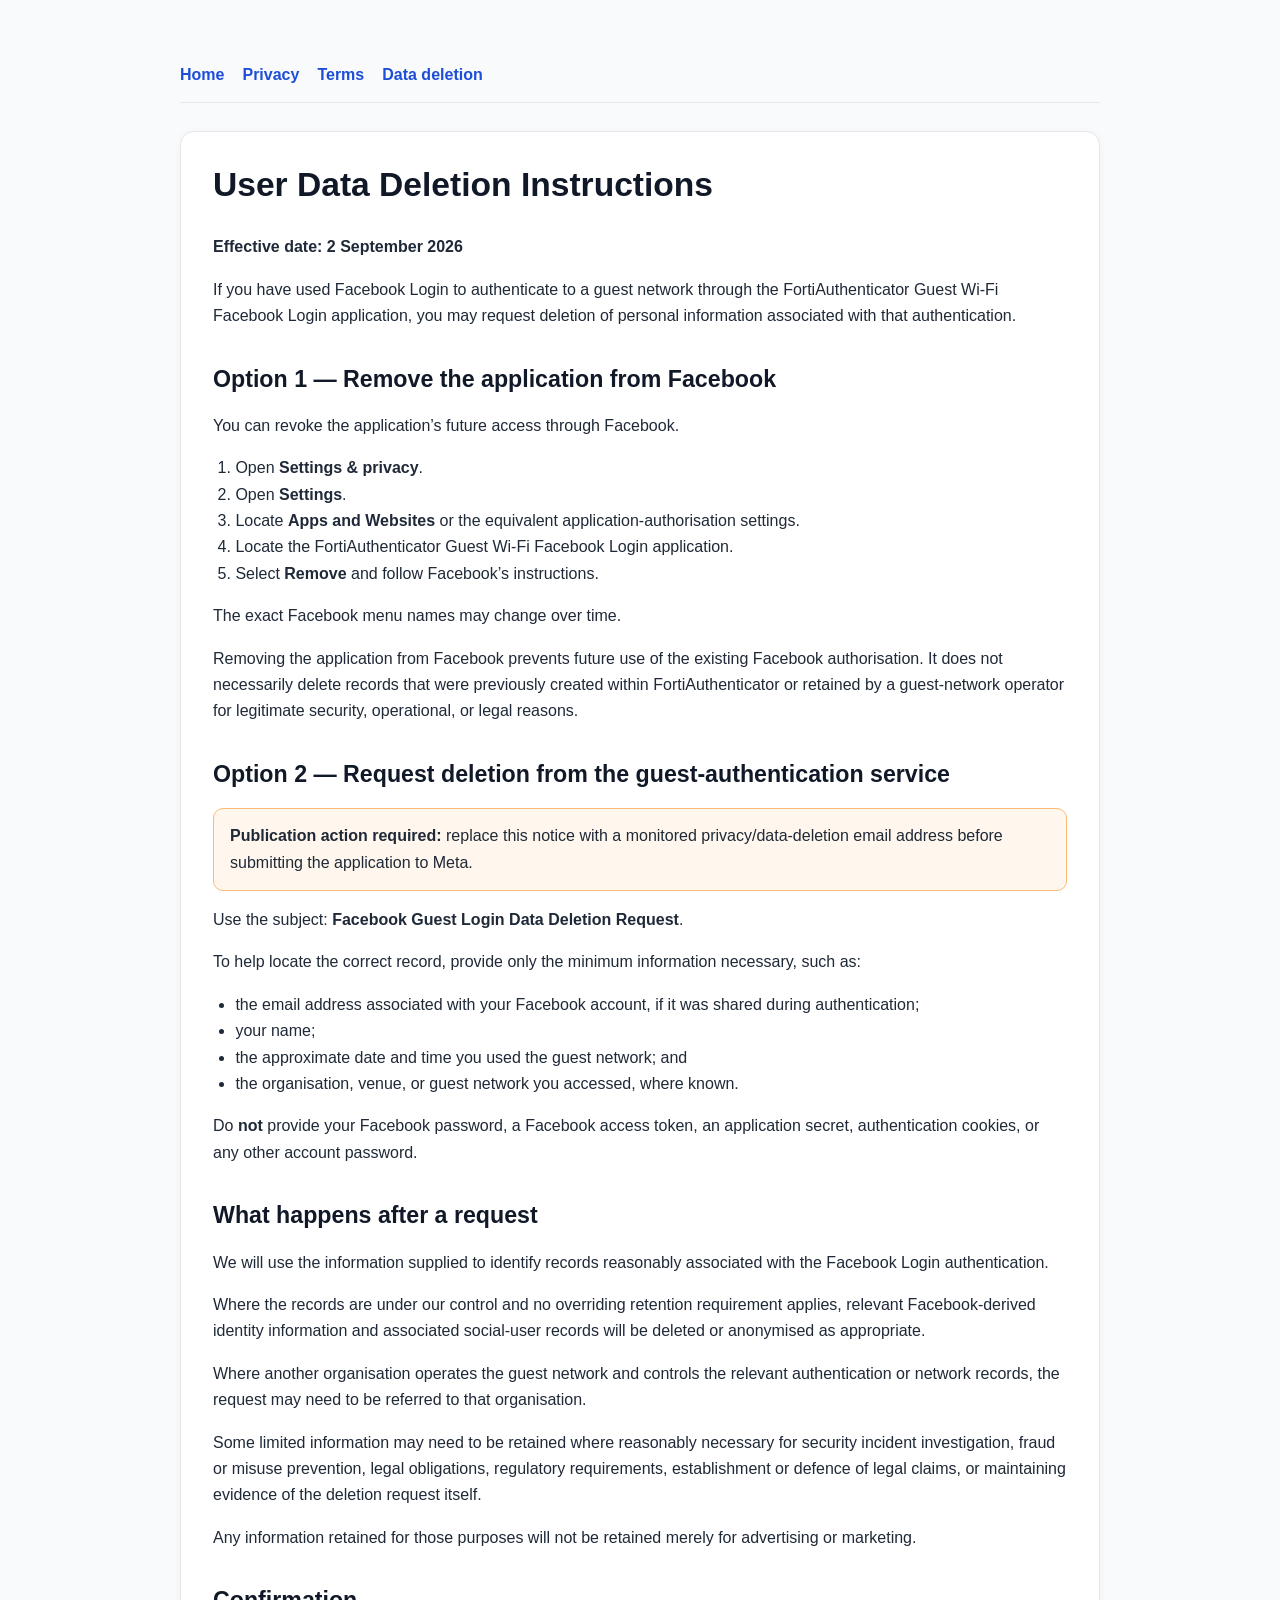
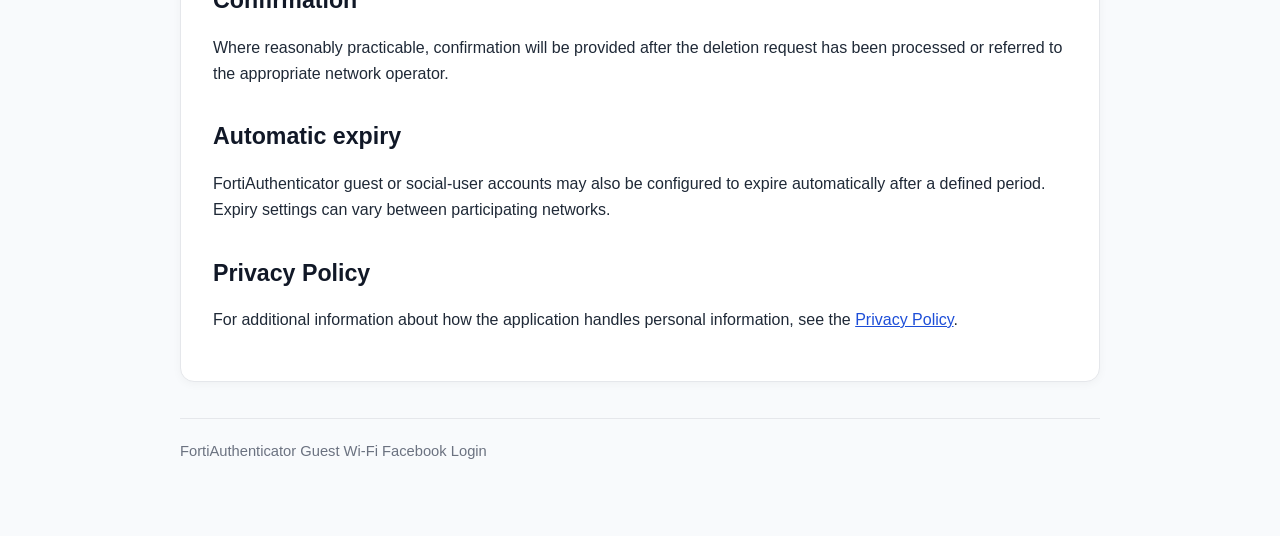
==== data-deletion/index.html @ 50feb591 "Add user data deletion instructions" ====
<!doctype html><html lang="en"><head><meta charset="utf-8"><meta name="viewport" content="width=device-width,initial-scale=1"><title>User Data Deletion - FortiAuthenticator Guest Wi-Fi Facebook Login</title><link rel="stylesheet" href="/style.css"></head><body><main><nav><a href="/">Home</a><a href="/privacy/">Privacy</a><a href="/terms/">Terms</a><a href="/data-deletion/">Data deletion</a></nav><section class="card"><h1>User Data Deletion Instructions</h1><p><strong>Effective date: 2 September 2026</strong></p><p>If you have used Facebook Login to authenticate to a guest network through the FortiAuthenticator Guest Wi-Fi Facebook Login application, you may request deletion of personal information associated with that authentication.</p><h2>Option 1 — Remove the application from Facebook</h2><p>You can revoke the application’s future access through Facebook.</p><ol><li>Open <strong>Settings &amp; privacy</strong>.</li><li>Open <strong>Settings</strong>.</li><li>Locate <strong>Apps and Websites</strong> or the equivalent application-authorisation settings.</li><li>Locate the FortiAuthenticator Guest Wi-Fi Facebook Login application.</li><li>Select <strong>Remove</strong> and follow Facebook’s instructions.</li></ol><p>The exact Facebook menu names may change over time.</p><p>Removing the application from Facebook prevents future use of the existing Facebook authorisation. It does not necessarily delete records that were previously created within FortiAuthenticator or retained by a guest-network operator for legitimate security, operational, or legal reasons.</p><h2>Option 2 — Request deletion from the guest-authentication service</h2><p class="note"><strong>Publication action required:</strong> replace this notice with a monitored privacy/data-deletion email address before submitting the application to Meta.</p><p>Use the subject: <strong>Facebook Guest Login Data Deletion Request</strong>.</p><p>To help locate the correct record, provide only the minimum information necessary, such as:</p><ul><li>the email address associated with your Facebook account, if it was shared during authentication;</li><li>your name;</li><li>the approximate date and time you used the guest network; and</li><li>the organisation, venue, or guest network you accessed, where known.</li></ul><p>Do <strong>not</strong> provide your Facebook password, a Facebook access token, an application secret, authentication cookies, or any other account password.</p><h2>What happens after a request</h2><p>We will use the information supplied to identify records reasonably associated with the Facebook Login authentication.</p><p>Where the records are under our control and no overriding retention requirement applies, relevant Facebook-derived identity information and associated social-user records will be deleted or anonymised as appropriate.</p><p>Where another organisation operates the guest network and controls the relevant authentication or network records, the request may need to be referred to that organisation.</p><p>Some limited information may need to be retained where reasonably necessary for security incident investigation, fraud or misuse prevention, legal obligations, regulatory requirements, establishment or defence of legal claims, or maintaining evidence of the deletion request itself.</p><p>Any information retained for those purposes will not be retained merely for advertising or marketing.</p><h2>Confirmation</h2><p>Where reasonably practicable, confirmation will be provided after the deletion request has been processed or referred to the appropriate network operator.</p><h2>Automatic expiry</h2><p>FortiAuthenticator guest or social-user accounts may also be configured to expire automatically after a defined period. Expiry settings can vary between participating networks.</p><h2>Privacy Policy</h2><p>For additional information about how the application handles personal information, see the <a href="/privacy/">Privacy Policy</a>.</p></section><div class="footer">FortiAuthenticator Guest Wi-Fi Facebook Login</div></main></body></html>
---- style.css ----
body{font-family:-apple-system,BlinkMacSystemFont,"Segoe UI",Roboto,Arial,sans-serif;line-height:1.65;margin:0;color:#1f2937;background:#f8fafc}main{max-width:920px;margin:0 auto;padding:48px 24px 72px}.card{background:#fff;border:1px solid #e5e7eb;border-radius:14px;padding:32px;box-shadow:0 2px 10px rgba(0,0,0,.04)}h1,h2,h3{line-height:1.25;color:#111827}h1{font-size:2.1rem;margin-top:0}h2{margin-top:2.2rem;font-size:1.45rem}h3{margin-top:1.5rem;font-size:1.12rem}a{color:#1d4ed8}nav{margin:0 0 28px;padding:14px 0;border-bottom:1px solid #e5e7eb}nav a{margin-right:18px;text-decoration:none;font-weight:600}.note{background:#fff7ed;border:1px solid #fdba74;border-radius:10px;padding:14px 16px}.muted{color:#6b7280}.footer{margin-top:36px;padding-top:20px;border-top:1px solid #e5e7eb;color:#6b7280;font-size:.92rem}code{background:#f3f4f6;padding:.15rem .3rem;border-radius:4px}ul,ol{padding-left:1.4rem}
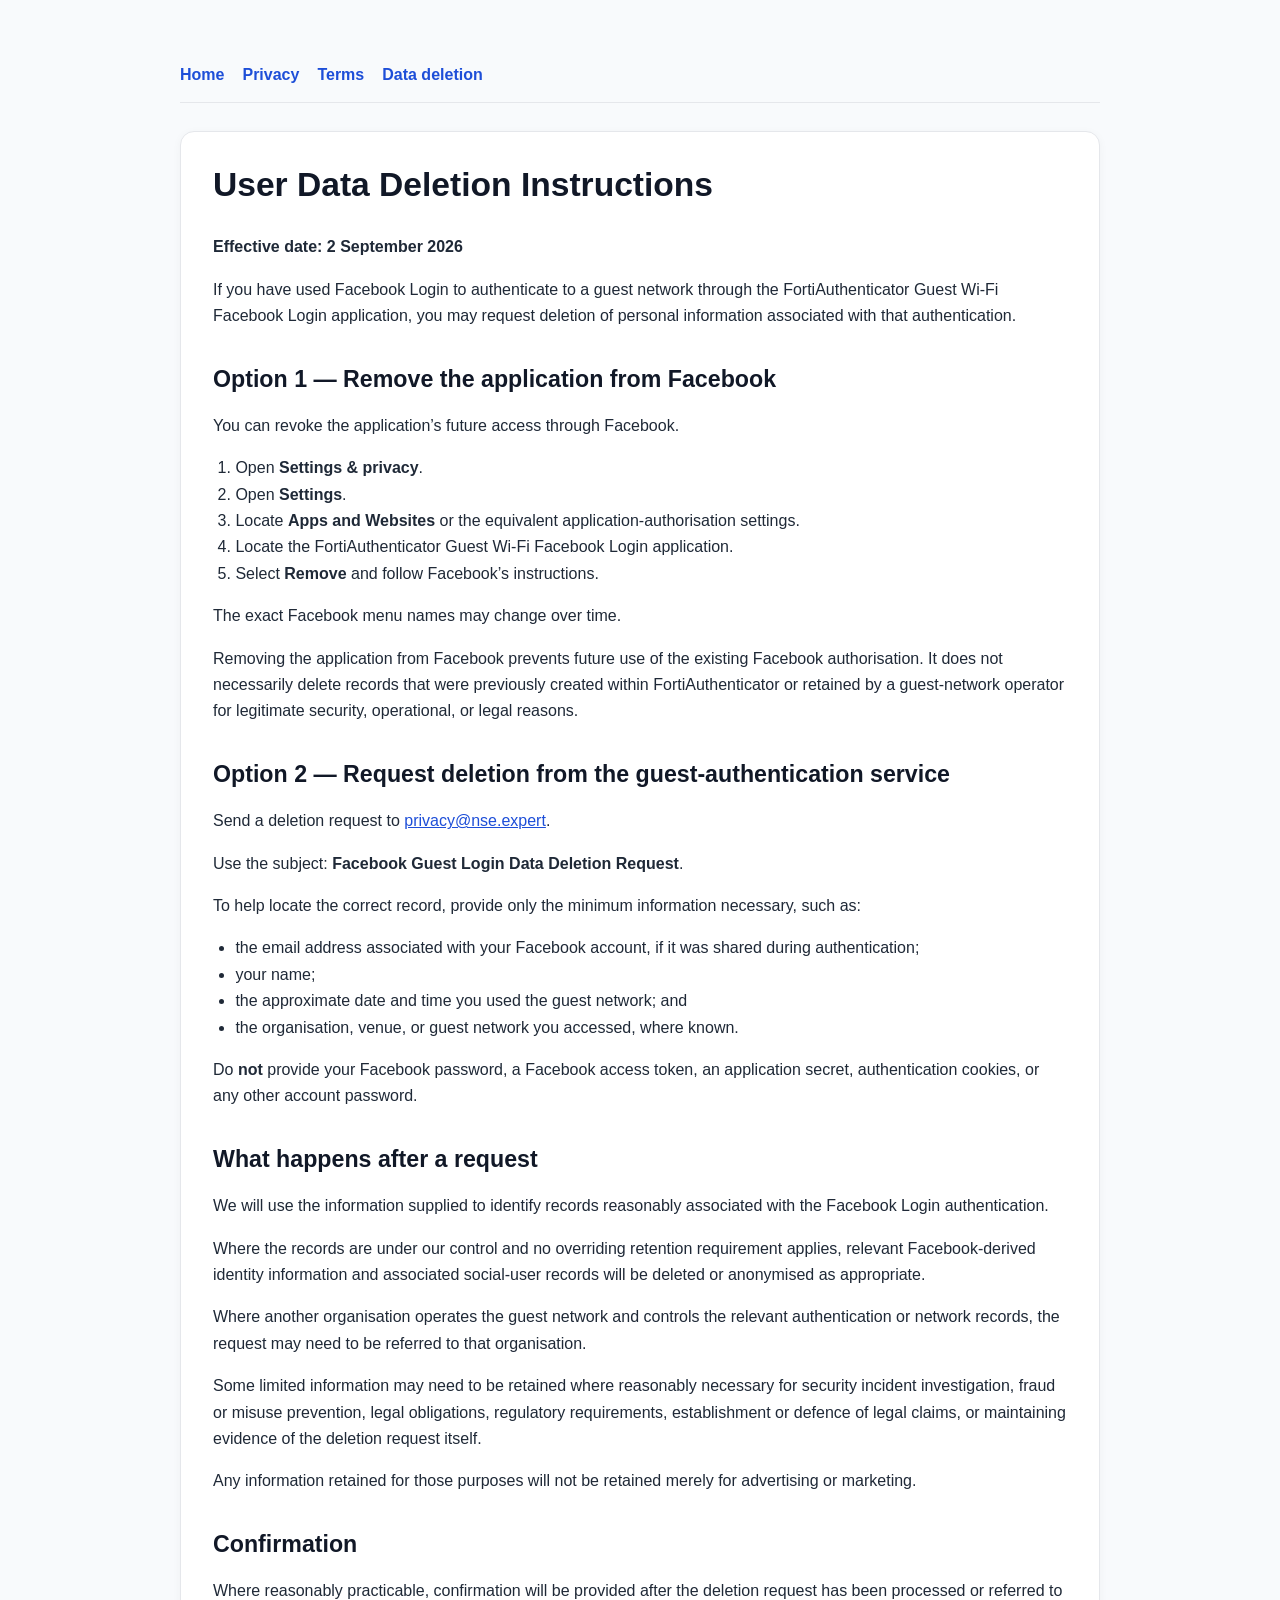
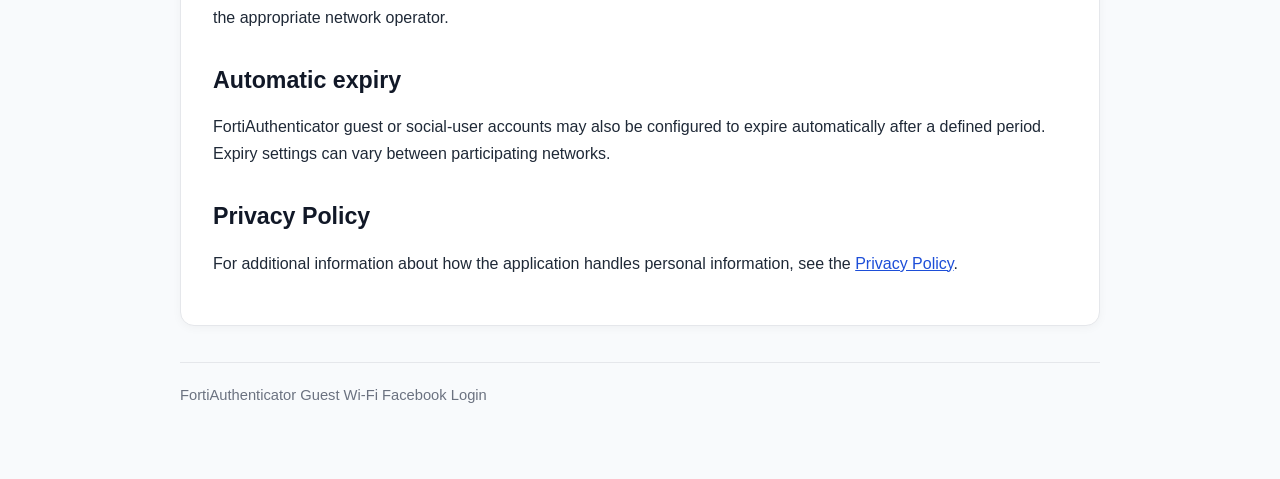
==== commit 90a386f2: "Set data deletion contact email" ====
--- a/data-deletion/index.html
+++ b/data-deletion/index.html
@@ -1 +1 @@
-<!doctype html><html lang="en"><head><meta charset="utf-8"><meta name="viewport" content="width=device-width,initial-scale=1"><title>User Data Deletion - FortiAuthenticator Guest Wi-Fi Facebook Login</title><link rel="stylesheet" href="/style.css"></head><body><main><nav><a href="/">Home</a><a href="/privacy/">Privacy</a><a href="/terms/">Terms</a><a href="/data-deletion/">Data deletion</a></nav><section class="card"><h1>User Data Deletion Instructions</h1><p><strong>Effective date: 2 September 2026</strong></p><p>If you have used Facebook Login to authenticate to a guest network through the FortiAuthenticator Guest Wi-Fi Facebook Login application, you may request deletion of personal information associated with that authentication.</p><h2>Option 1 — Remove the application from Facebook</h2><p>You can revoke the application’s future access through Facebook.</p><ol><li>Open <strong>Settings &amp; privacy</strong>.</li><li>Open <strong>Settings</strong>.</li><li>Locate <strong>Apps and Websites</strong> or the equivalent application-authorisation settings.</li><li>Locate the FortiAuthenticator Guest Wi-Fi Facebook Login application.</li><li>Select <strong>Remove</strong> and follow Facebook’s instructions.</li></ol><p>The exact Facebook menu names may change over time.</p><p>Removing the application from Facebook prevents future use of the existing Facebook authorisation. It does not necessarily delete records that were previously created within FortiAuthenticator or retained by a guest-network operator for legitimate security, operational, or legal reasons.</p><h2>Option 2 — Request deletion from the guest-authentication service</h2><p class="note"><strong>Publication action required:</strong> replace this notice with a monitored privacy/data-deletion email address before submitting the application to Meta.</p><p>Use the subject: <strong>Facebook Guest Login Data Deletion Request</strong>.</p><p>To help locate the correct record, provide only the minimum information necessary, such as:</p><ul><li>the email address associated with your Facebook account, if it was shared during authentication;</li><li>your name;</li><li>the approximate date and time you used the guest network; and</li><li>the organisation, venue, or guest network you accessed, where known.</li></ul><p>Do <strong>not</strong> provide your Facebook password, a Facebook access token, an application secret, authentication cookies, or any other account password.</p><h2>What happens after a request</h2><p>We will use the information supplied to identify records reasonably associated with the Facebook Login authentication.</p><p>Where the records are under our control and no overriding retention requirement applies, relevant Facebook-derived identity information and associated social-user records will be deleted or anonymised as appropriate.</p><p>Where another organisation operates the guest network and controls the relevant authentication or network records, the request may need to be referred to that organisation.</p><p>Some limited information may need to be retained where reasonably necessary for security incident investigation, fraud or misuse prevention, legal obligations, regulatory requirements, establishment or defence of legal claims, or maintaining evidence of the deletion request itself.</p><p>Any information retained for those purposes will not be retained merely for advertising or marketing.</p><h2>Confirmation</h2><p>Where reasonably practicable, confirmation will be provided after the deletion request has been processed or referred to the appropriate network operator.</p><h2>Automatic expiry</h2><p>FortiAuthenticator guest or social-user accounts may also be configured to expire automatically after a defined period. Expiry settings can vary between participating networks.</p><h2>Privacy Policy</h2><p>For additional information about how the application handles personal information, see the <a href="/privacy/">Privacy Policy</a>.</p></section><div class="footer">FortiAuthenticator Guest Wi-Fi Facebook Login</div></main></body></html>+<!doctype html><html lang="en"><head><meta charset="utf-8"><meta name="viewport" content="width=device-width,initial-scale=1"><title>User Data Deletion - FortiAuthenticator Guest Wi-Fi Facebook Login</title><link rel="stylesheet" href="/style.css"></head><body><main><nav><a href="/">Home</a><a href="/privacy/">Privacy</a><a href="/terms/">Terms</a><a href="/data-deletion/">Data deletion</a></nav><section class="card"><h1>User Data Deletion Instructions</h1><p><strong>Effective date: 2 September 2026</strong></p><p>If you have used Facebook Login to authenticate to a guest network through the FortiAuthenticator Guest Wi-Fi Facebook Login application, you may request deletion of personal information associated with that authentication.</p><h2>Option 1 — Remove the application from Facebook</h2><p>You can revoke the application’s future access through Facebook.</p><ol><li>Open <strong>Settings &amp; privacy</strong>.</li><li>Open <strong>Settings</strong>.</li><li>Locate <strong>Apps and Websites</strong> or the equivalent application-authorisation settings.</li><li>Locate the FortiAuthenticator Guest Wi-Fi Facebook Login application.</li><li>Select <strong>Remove</strong> and follow Facebook’s instructions.</li></ol><p>The exact Facebook menu names may change over time.</p><p>Removing the application from Facebook prevents future use of the existing Facebook authorisation. It does not necessarily delete records that were previously created within FortiAuthenticator or retained by a guest-network operator for legitimate security, operational, or legal reasons.</p><h2>Option 2 — Request deletion from the guest-authentication service</h2><p>Send a deletion request to <a href="mailto:privacy@nse.expert">privacy@nse.expert</a>.</p><p>Use the subject: <strong>Facebook Guest Login Data Deletion Request</strong>.</p><p>To help locate the correct record, provide only the minimum information necessary, such as:</p><ul><li>the email address associated with your Facebook account, if it was shared during authentication;</li><li>your name;</li><li>the approximate date and time you used the guest network; and</li><li>the organisation, venue, or guest network you accessed, where known.</li></ul><p>Do <strong>not</strong> provide your Facebook password, a Facebook access token, an application secret, authentication cookies, or any other account password.</p><h2>What happens after a request</h2><p>We will use the information supplied to identify records reasonably associated with the Facebook Login authentication.</p><p>Where the records are under our control and no overriding retention requirement applies, relevant Facebook-derived identity information and associated social-user records will be deleted or anonymised as appropriate.</p><p>Where another organisation operates the guest network and controls the relevant authentication or network records, the request may need to be referred to that organisation.</p><p>Some limited information may need to be retained where reasonably necessary for security incident investigation, fraud or misuse prevention, legal obligations, regulatory requirements, establishment or defence of legal claims, or maintaining evidence of the deletion request itself.</p><p>Any information retained for those purposes will not be retained merely for advertising or marketing.</p><h2>Confirmation</h2><p>Where reasonably practicable, confirmation will be provided after the deletion request has been processed or referred to the appropriate network operator.</p><h2>Automatic expiry</h2><p>FortiAuthenticator guest or social-user accounts may also be configured to expire automatically after a defined period. Expiry settings can vary between participating networks.</p><h2>Privacy Policy</h2><p>For additional information about how the application handles personal information, see the <a href="/privacy/">Privacy Policy</a>.</p></section><div class="footer">FortiAuthenticator Guest Wi-Fi Facebook Login</div></main></body></html>
